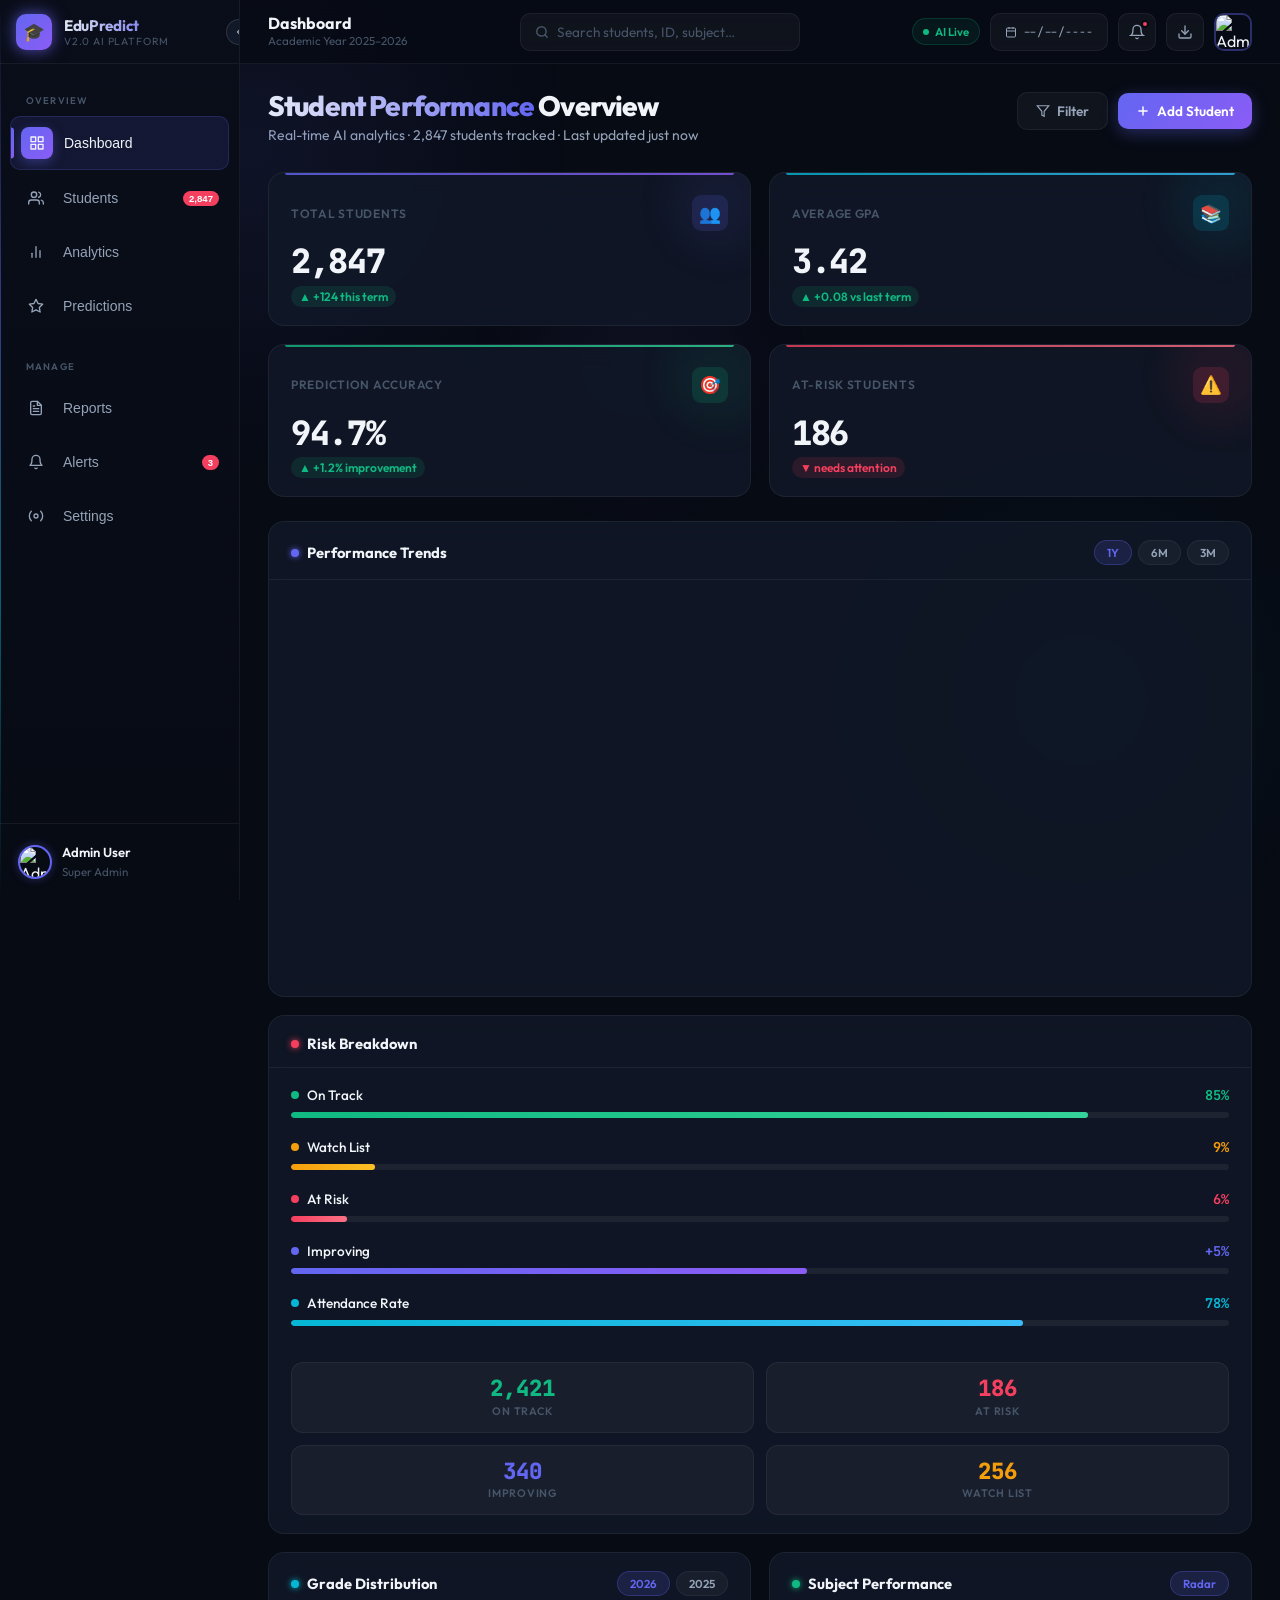
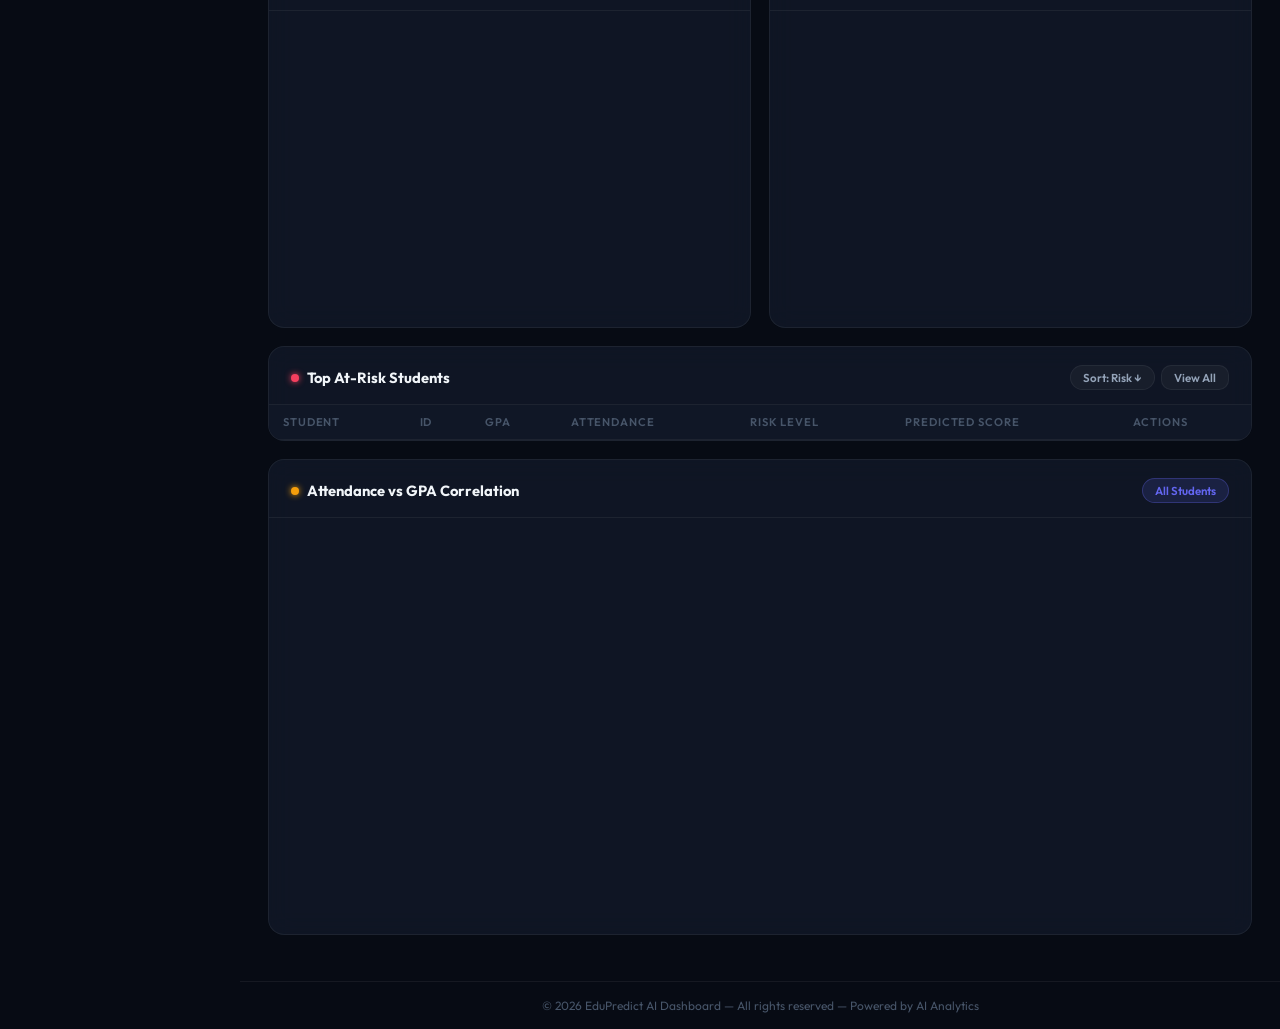
==== index.html @ f4609373 "first commit" ====
<!DOCTYPE html>
<html lang="en">
<head>
    <meta charset="UTF-8">
    <meta name="viewport" content="width=device-width, initial-scale=1.0">
    <meta name="description" content="AI-powered student performance prediction dashboard with real-time analytics, risk assessment, and academic performance tracking.">
    <meta name="keywords" content="student performance, prediction, analytics, dashboard, education, GPA, risk assessment">
    <meta name="author" content="EduPredict">
    <meta property="og:title" content="EduPredict — Student Performance Dashboard">
    <meta property="og:description" content="Monitor and predict student academic performance with AI-driven analytics.">
    <meta property="og:type" content="website">
    <title>EduPredict — Student Performance Dashboard</title>
    <link rel="icon" type="image/svg+xml" href="favicon.svg">
    <link rel="preconnect" href="https://fonts.googleapis.com">
    <link rel="preconnect" href="https://fonts.gstatic.com" crossorigin>
    <link href="https://fonts.googleapis.com/css2?family=Outfit:wght@300;400;500;600;700;800&family=JetBrains+Mono:wght@400;500&display=swap" rel="stylesheet">
    <link rel="stylesheet" href="style.css">
</head>
<body>

    <!-- Ambient Background -->
    <div class="bg-mesh" aria-hidden="true"></div>
    <div class="bg-orb"  aria-hidden="true"></div>

    <!-- Mobile toggle -->
    <button class="mobile-toggle" id="mobileToggle" aria-label="Toggle sidebar">☰</button>

    <!-- Sidebar Overlay (mobile) -->
    <div class="sb-overlay" id="sbOverlay"></div>

    <!-- ═══════════════════════════════
         SIDEBAR — ICON RAIL
    ════════════════════════════════ -->
    <aside class="sidebar" id="sidebar" role="navigation" aria-label="Main navigation">

        <!-- Collapse toggle -->
        <button class="sb-toggle" id="sbToggle" aria-label="Collapse sidebar" title="Toggle sidebar">
            <svg width="12" height="12" viewBox="0 0 24 24" fill="none" stroke="currentColor" stroke-width="2.5" stroke-linecap="round">
                <polyline points="15 18 9 12 15 6"></polyline>
            </svg>
        </button>

        <!-- Brand -->
        <a href="#" class="sb-brand" id="sb-brand-link">
            <div class="sb-logo-wrap" aria-hidden="true">🎓</div>
            <div class="sb-brand-text">
                <strong>EduPredict</strong>
                <span>v2.0 AI Platform</span>
            </div>
        </a>

        <!-- Nav -->
        <nav class="sb-nav" id="sbNav">

            <!-- MAIN SECTION -->
            <div class="sb-section">
                <span class="sb-section-label">Overview</span>
            </div>

            <button class="nav-item active" id="nav-dashboard" data-page="dashboard">
                <span class="nav-icon" aria-hidden="true">
                    <svg width="16" height="16" viewBox="0 0 24 24" fill="none" stroke="currentColor" stroke-width="2" stroke-linecap="round" stroke-linejoin="round">
                        <rect x="3" y="3" width="7" height="7"></rect><rect x="14" y="3" width="7" height="7"></rect>
                        <rect x="14" y="14" width="7" height="7"></rect><rect x="3" y="14" width="7" height="7"></rect>
                    </svg>
                </span>
                <span class="nav-label">Dashboard</span>
                <span class="nav-tooltip">Dashboard</span>
            </button>

            <button class="nav-item" id="nav-students" data-page="students">
                <span class="nav-icon" aria-hidden="true">
                    <svg width="16" height="16" viewBox="0 0 24 24" fill="none" stroke="currentColor" stroke-width="2" stroke-linecap="round" stroke-linejoin="round">
                        <path d="M17 21v-2a4 4 0 0 0-4-4H5a4 4 0 0 0-4 4v2"></path>
                        <circle cx="9" cy="7" r="4"></circle>
                        <path d="M23 21v-2a4 4 0 0 0-3-3.87"></path>
                        <path d="M16 3.13a4 4 0 0 1 0 7.75"></path>
                    </svg>
                </span>
                <span class="nav-label">Students</span>
                <span class="nav-badge">2,847</span>
                <span class="nav-tooltip">Students</span>
            </button>

            <button class="nav-item" id="nav-analytics" data-page="analytics">
                <span class="nav-icon" aria-hidden="true">
                    <svg width="16" height="16" viewBox="0 0 24 24" fill="none" stroke="currentColor" stroke-width="2" stroke-linecap="round" stroke-linejoin="round">
                        <line x1="18" y1="20" x2="18" y2="10"></line>
                        <line x1="12" y1="20" x2="12" y2="4"></line>
                        <line x1="6"  y1="20" x2="6"  y2="14"></line>
                    </svg>
                </span>
                <span class="nav-label">Analytics</span>
                <span class="nav-tooltip">Analytics</span>
            </button>

            <button class="nav-item" id="nav-predictions" data-page="predictions">
                <span class="nav-icon" aria-hidden="true">
                    <svg width="16" height="16" viewBox="0 0 24 24" fill="none" stroke="currentColor" stroke-width="2" stroke-linecap="round" stroke-linejoin="round">
                        <polygon points="12 2 15.09 8.26 22 9.27 17 14.14 18.18 21.02 12 17.77 5.82 21.02 7 14.14 2 9.27 8.91 8.26 12 2"></polygon>
                    </svg>
                </span>
                <span class="nav-label">Predictions</span>
                <span class="nav-tooltip">Predictions</span>
            </button>

            <!-- MANAGE SECTION -->
            <div class="sb-section">
                <span class="sb-section-label">Manage</span>
            </div>

            <button class="nav-item" id="nav-reports">
                <span class="nav-icon" aria-hidden="true">
                    <svg width="16" height="16" viewBox="0 0 24 24" fill="none" stroke="currentColor" stroke-width="2" stroke-linecap="round" stroke-linejoin="round">
                        <path d="M14 2H6a2 2 0 0 0-2 2v16a2 2 0 0 0 2 2h12a2 2 0 0 0 2-2V8z"></path>
                        <polyline points="14 2 14 8 20 8"></polyline>
                        <line x1="16" y1="13" x2="8" y2="13"></line>
                        <line x1="16" y1="17" x2="8" y2="17"></line>
                        <polyline points="10 9 9 9 8 9"></polyline>
                    </svg>
                </span>
                <span class="nav-label">Reports</span>
                <span class="nav-tooltip">Reports</span>
            </button>

            <button class="nav-item" id="nav-alerts">
                <span class="nav-icon" aria-hidden="true">
                    <svg width="16" height="16" viewBox="0 0 24 24" fill="none" stroke="currentColor" stroke-width="2" stroke-linecap="round" stroke-linejoin="round">
                        <path d="M18 8A6 6 0 0 0 6 8c0 7-3 9-3 9h18s-3-2-3-9"></path>
                        <path d="M13.73 21a2 2 0 0 1-3.46 0"></path>
                    </svg>
                </span>
                <span class="nav-label">Alerts</span>
                <span class="nav-badge">3</span>
                <span class="nav-tooltip">Alerts (3)</span>
            </button>

            <button class="nav-item" id="nav-settings">
                <span class="nav-icon" aria-hidden="true">
                    <svg width="16" height="16" viewBox="0 0 24 24" fill="none" stroke="currentColor" stroke-width="2" stroke-linecap="round" stroke-linejoin="round">
                        <circle cx="12" cy="12" r="3"></circle>
                        <path d="M19.07 4.93a10 10 0 0 1 0 14.14M4.93 4.93a10 10 0 0 0 0 14.14"></path>
                    </svg>
                </span>
                <span class="nav-label">Settings</span>
                <span class="nav-tooltip">Settings</span>
            </button>
        </nav>

        <!-- User Card -->
        <div class="sb-footer">
            <div class="sb-user" id="sbUser">
                <img
                    src="https://ui-avatars.com/api/?name=Admin+User&background=6366f1&color=fff&size=68"
                    alt="Admin User avatar"
                    class="sb-avatar"
                    loading="lazy"
                >
                <div class="sb-user-info">
                    <strong>Admin User</strong>
                    <span>Super Admin</span>
                </div>
            </div>
        </div>
    </aside>

    <!-- ═══════════════════════════════
         MAIN CONTENT
    ════════════════════════════════ -->
    <div class="main" id="mainContent">

        <!-- Topbar -->
        <header class="topbar" role="banner">
            <div class="topbar-left">
                <div class="topbar-title">Dashboard</div>
                <div class="topbar-subtitle">Academic Year 2025–2026</div>
            </div>

            <!-- Search -->
            <div class="search-wrap" role="search">
                <svg width="14" height="14" viewBox="0 0 24 24" fill="none" stroke="currentColor" stroke-width="2.5" stroke-linecap="round" aria-hidden="true">
                    <circle cx="11" cy="11" r="8"></circle><line x1="21" y1="21" x2="16.65" y2="16.65"></line>
                </svg>
                <input type="search" id="searchInput" placeholder="Search students, ID, subject…" aria-label="Search students">
            </div>

            <div class="topbar-actions">
                <!-- Live Status -->
                <div class="status-bar" aria-live="polite">
                    <span class="status-dot" aria-hidden="true"></span>
                    AI Live
                </div>

                <!-- Date -->
                <div class="date-chip" aria-label="Current date">
                    <svg width="12" height="12" viewBox="0 0 24 24" fill="none" stroke="currentColor" stroke-width="2" aria-hidden="true">
                        <rect x="3" y="4" width="18" height="18" rx="2" ry="2"></rect>
                        <line x1="16" y1="2" x2="16" y2="6"></line><line x1="8" y1="2" x2="8" y2="6"></line>
                        <line x1="3" y1="10" x2="21" y2="10"></line>
                    </svg>
                    <span id="liveClock">--/--/----</span>
                </div>

                <!-- Notifications -->
                <button class="icon-btn" id="notifBtn" aria-label="Notifications (3 unread)">
                    <svg width="16" height="16" viewBox="0 0 24 24" fill="none" stroke="currentColor" stroke-width="2" stroke-linecap="round" aria-hidden="true">
                        <path d="M18 8A6 6 0 0 0 6 8c0 7-3 9-3 9h18s-3-2-3-9"></path>
                        <path d="M13.73 21a2 2 0 0 1-3.46 0"></path>
                    </svg>
                    <span class="dot" aria-hidden="true"></span>
                </button>

                <!-- Export -->
                <button class="icon-btn" id="exportBtn" aria-label="Export data">
                    <svg width="16" height="16" viewBox="0 0 24 24" fill="none" stroke="currentColor" stroke-width="2" stroke-linecap="round" aria-hidden="true">
                        <path d="M21 15v4a2 2 0 0 1-2 2H5a2 2 0 0 1-2-2v-4"></path>
                        <polyline points="7 10 12 15 17 10"></polyline>
                        <line x1="12" y1="15" x2="12" y2="3"></line>
                    </svg>
                </button>

                <!-- Avatar -->
                <img
                    src="https://ui-avatars.com/api/?name=Admin+User&background=6366f1&color=fff&size=76"
                    alt="Admin User"
                    class="topbar-avatar"
                    id="topbarAvatar"
                    loading="lazy"
                >
            </div>
        </header>

        <!-- ── Page Content ── -->
        <main class="page" id="mainPage" role="main">

            <!-- Page Hero -->
            <div class="page-hero">
                <div>
                    <h1><span>Student Performance</span> Overview</h1>
                    <p>Real-time AI analytics · 2,847 students tracked · Last updated just now</p>
                </div>
                <div class="hero-actions">
                    <button class="btn btn-ghost" id="filterBtn">
                        <svg width="14" height="14" viewBox="0 0 24 24" fill="none" stroke="currentColor" stroke-width="2" stroke-linecap="round" aria-hidden="true">
                            <polygon points="22 3 2 3 10 12.46 10 19 14 21 14 12.46 22 3"></polygon>
                        </svg>
                        Filter
                    </button>
                    <button class="btn btn-primary" id="addStudentBtn">
                        <svg width="14" height="14" viewBox="0 0 24 24" fill="none" stroke="currentColor" stroke-width="2.5" stroke-linecap="round" aria-hidden="true">
                            <line x1="12" y1="5" x2="12" y2="19"></line><line x1="5" y1="12" x2="19" y2="12"></line>
                        </svg>
                        Add Student
                    </button>
                </div>
            </div>

            <!-- KPI Row -->
            <div class="kpi-row" id="kpiRow">

                <div class="kpi kpi-indigo" id="kpi-total">
                    <div class="kpi-glow" aria-hidden="true"></div>
                    <div class="kpi-header">
                        <span class="kpi-label">Total Students</span>
                        <div class="kpi-icon-wrap" aria-hidden="true">👥</div>
                    </div>
                    <div class="kpi-value">2,847</div>
                    <span class="kpi-delta up">▲ +124 this term</span>
                </div>

                <div class="kpi kpi-cyan" id="kpi-gpa">
                    <div class="kpi-glow" aria-hidden="true"></div>
                    <div class="kpi-header">
                        <span class="kpi-label">Average GPA</span>
                        <div class="kpi-icon-wrap" aria-hidden="true">📚</div>
                    </div>
                    <div class="kpi-value">3.42</div>
                    <span class="kpi-delta up">▲ +0.08 vs last term</span>
                </div>

                <div class="kpi kpi-emerald" id="kpi-accuracy">
                    <div class="kpi-glow" aria-hidden="true"></div>
                    <div class="kpi-header">
                        <span class="kpi-label">Prediction Accuracy</span>
                        <div class="kpi-icon-wrap" aria-hidden="true">🎯</div>
                    </div>
                    <div class="kpi-value">94.7%</div>
                    <span class="kpi-delta up">▲ +1.2% improvement</span>
                </div>

                <div class="kpi kpi-rose" id="kpi-risk">
                    <div class="kpi-glow" aria-hidden="true"></div>
                    <div class="kpi-header">
                        <span class="kpi-label">At-Risk Students</span>
                        <div class="kpi-icon-wrap" aria-hidden="true">⚠️</div>
                    </div>
                    <div class="kpi-value" id="riskCount">186</div>
                    <span class="kpi-delta down">▼ needs attention</span>
                </div>

            </div>

            <!-- Row 1: Performance Trends (wide) + Risk Breakdown -->
            <div class="grid-3-2">
                <div class="card" id="card-trends" style="animation-delay:0.1s">
                    <div class="card-header">
                        <div class="card-title">
                            <span class="card-title-dot dot-indigo" aria-hidden="true"></span>
                            Performance Trends
                        </div>
                        <div class="card-actions">
                            <button class="pill-btn active" id="trend-1y">1Y</button>
                            <button class="pill-btn" id="trend-6m">6M</button>
                            <button class="pill-btn" id="trend-3m">3M</button>
                        </div>
                    </div>
                    <div class="card-body">
                        <div class="chart-wrap h-400">
                            <canvas id="performanceChart" role="img" aria-label="Performance trends chart"></canvas>
                        </div>
                    </div>
                </div>

                <div class="card" id="card-risk" style="animation-delay:0.15s">
                    <div class="card-header">
                        <div class="card-title">
                            <span class="card-title-dot dot-rose" aria-hidden="true"></span>
                            Risk Breakdown
                        </div>
                    </div>
                    <div class="risk-list" id="riskPanel">
                        <div class="risk-row">
                            <div class="risk-row-header">
                                <div class="risk-name">
                                    <span class="risk-dot" style="background:#10b981" aria-hidden="true"></span>
                                    On Track
                                </div>
                                <span class="risk-pct" style="color:#10b981">85%</span>
                            </div>
                            <div class="track"><div class="track-fill fill-emerald" style="width:85%" role="progressbar" aria-valuenow="85" aria-valuemin="0" aria-valuemax="100"></div></div>
                        </div>
                        <div class="risk-row">
                            <div class="risk-row-header">
                                <div class="risk-name">
                                    <span class="risk-dot" style="background:#f59e0b" aria-hidden="true"></span>
                                    Watch List
                                </div>
                                <span class="risk-pct" style="color:#f59e0b">9%</span>
                            </div>
                            <div class="track"><div class="track-fill fill-amber" style="width:9%" role="progressbar" aria-valuenow="9" aria-valuemin="0" aria-valuemax="100"></div></div>
                        </div>
                        <div class="risk-row">
                            <div class="risk-row-header">
                                <div class="risk-name">
                                    <span class="risk-dot" style="background:#f43f5e" aria-hidden="true"></span>
                                    At Risk
                                </div>
                                <span class="risk-pct" style="color:#f43f5e">6%</span>
                            </div>
                            <div class="track"><div class="track-fill fill-rose" style="width:6%" role="progressbar" aria-valuenow="6" aria-valuemin="0" aria-valuemax="100"></div></div>
                        </div>
                        <div class="risk-row">
                            <div class="risk-row-header">
                                <div class="risk-name">
                                    <span class="risk-dot" style="background:#6366f1" aria-hidden="true"></span>
                                    Improving
                                </div>
                                <span class="risk-pct" style="color:#6366f1">+5%</span>
                            </div>
                            <div class="track"><div class="track-fill fill-indigo" style="width:55%" role="progressbar" aria-valuenow="55" aria-valuemin="0" aria-valuemax="100"></div></div>
                        </div>
                        <div class="risk-row">
                            <div class="risk-row-header">
                                <div class="risk-name">
                                    <span class="risk-dot" style="background:#06b6d4" aria-hidden="true"></span>
                                    Attendance Rate
                                </div>
                                <span class="risk-pct" style="color:#06b6d4">78%</span>
                            </div>
                            <div class="track"><div class="track-fill fill-cyan" style="width:78%" role="progressbar" aria-valuenow="78" aria-valuemin="0" aria-valuemax="100"></div></div>
                        </div>
                    </div>

                    <!-- Mini stat grid -->
                    <div class="mini-stats">
                        <div class="mini-stat">
                            <div class="mini-stat-val" style="color:#10b981">2,421</div>
                            <div class="mini-stat-lbl">On Track</div>
                        </div>
                        <div class="mini-stat">
                            <div class="mini-stat-val" style="color:#f43f5e">186</div>
                            <div class="mini-stat-lbl">At Risk</div>
                        </div>
                        <div class="mini-stat">
                            <div class="mini-stat-val" style="color:#6366f1">340</div>
                            <div class="mini-stat-lbl">Improving</div>
                        </div>
                        <div class="mini-stat">
                            <div class="mini-stat-val" style="color:#f59e0b">256</div>
                            <div class="mini-stat-lbl">Watch List</div>
                        </div>
                    </div>
                </div>
            </div>

            <!-- Row 2: Grade Distribution + Subject Radar -->
            <div class="grid-2">
                <div class="card" id="card-grades" style="animation-delay:0.2s">
                    <div class="card-header">
                        <div class="card-title">
                            <span class="card-title-dot dot-cyan" aria-hidden="true"></span>
                            Grade Distribution
                        </div>
                        <div class="card-actions">
                            <button class="pill-btn active">2026</button>
                            <button class="pill-btn">2025</button>
                        </div>
                    </div>
                    <div class="card-body">
                        <div class="chart-wrap h-280">
                            <canvas id="gradeChart" role="img" aria-label="Grade distribution doughnut chart"></canvas>
                        </div>
                    </div>
                </div>

                <div class="card" id="card-radar" style="animation-delay:0.25s">
                    <div class="card-header">
                        <div class="card-title">
                            <span class="card-title-dot dot-emerald" aria-hidden="true"></span>
                            Subject Performance
                        </div>
                        <div class="card-actions">
                            <button class="pill-btn active">Radar</button>
                        </div>
                    </div>
                    <div class="card-body">
                        <div class="chart-wrap h-280">
                            <canvas id="subjectRadarChart" role="img" aria-label="Subject performance radar chart"></canvas>
                        </div>
                    </div>
                </div>
            </div>

            <!-- Row 3: At-Risk Students Table (full width) -->
            <div class="grid-full">
                <div class="card" id="card-table" style="animation-delay:0.3s">
                    <div class="card-header">
                        <div class="card-title">
                            <span class="card-title-dot dot-rose" aria-hidden="true"></span>
                            Top At-Risk Students
                        </div>
                        <div class="card-actions">
                            <button class="pill-btn" id="sortByRisk">Sort: Risk ↓</button>
                            <button class="btn btn-ghost" style="padding:4px 12px;font-size:0.72rem;" id="viewAll">View All</button>
                        </div>
                    </div>
                    <div class="tbl-wrap">
                        <table class="data-tbl" id="atRiskTable" role="grid" aria-label="At-risk students table">
                            <thead>
                                <tr>
                                    <th scope="col">Student</th>
                                    <th scope="col">ID</th>
                                    <th scope="col">GPA</th>
                                    <th scope="col">Attendance</th>
                                    <th scope="col">Risk Level</th>
                                    <th scope="col">Predicted Score</th>
                                    <th scope="col">Actions</th>
                                </tr>
                            </thead>
                            <tbody id="tableBody">
                                <!-- Populated by JS -->
                            </tbody>
                        </table>
                    </div>
                </div>
            </div>

            <!-- Row 4: Attendance vs Performance Scatter -->
            <div class="grid-full">
                <div class="card" id="card-scatter" style="animation-delay:0.35s">
                    <div class="card-header">
                        <div class="card-title">
                            <span class="card-title-dot dot-amber" aria-hidden="true"></span>
                            Attendance vs GPA Correlation
                        </div>
                        <div class="card-actions">
                            <button class="pill-btn active">All Students</button>
                        </div>
                    </div>
                    <div class="card-body">
                        <div class="chart-wrap h-400">
                            <canvas id="scatterChart" role="img" aria-label="Attendance vs GPA scatter plot"></canvas>
                        </div>
                    </div>
                </div>
            </div>

        </main>

        <!-- Footer -->
        <footer class="app-footer" role="contentinfo">
            &copy; 2026 EduPredict AI Dashboard &mdash; All rights reserved &mdash; Powered by AI Analytics
        </footer>
    </div><!-- /.main -->

    <!-- Student Modal -->
    <dialog id="studentModal" class="modal">
        <div class="modal-content">
            <div class="modal-header">
                <h3 id="modalTitle">Add Student</h3>
                <button class="modal-close" id="closeModalBtn" aria-label="Close modal">&times;</button>
            </div>
            <div class="modal-body">
                <form id="studentForm">
                    <input type="hidden" id="formMode" value="add">
                    <div class="form-grid">
                        <div class="form-group">
                            <label for="studentId">Student ID</label>
                            <input type="text" id="studentId" required placeholder="e.g. STU1050">
                        </div>
                        <div class="form-group">
                            <label for="studentName">Name (Optional)</label>
                            <input type="text" id="studentName" placeholder="e.g. John Doe">
                        </div>
                        <div class="form-group">
                            <label for="studentGpa">Current GPA / Midterm Marks</label>
                            <input type="number" step="0.1" id="studentGpa" required placeholder="e.g. 75.5">
                        </div>
                        <div class="form-group">
                            <label for="studentAttendance">Attendance (%)</label>
                            <input type="number" id="studentAttendance" required placeholder="e.g. 85">
                        </div>
                        <div class="form-group">
                            <label for="studentStudyHours">Study Hours</label>
                            <input type="number" id="studentStudyHours" required placeholder="e.g. 15">
                        </div>
                        <div class="form-group">
                            <label for="studentAssignments">Assignments (%)</label>
                            <input type="number" id="studentAssignments" required placeholder="e.g. 90">
                        </div>
                    </div>
                </form>
            </div>
            <div class="modal-footer">
                <button class="btn btn-ghost" id="cancelModalBtn">Cancel</button>
                <button class="btn btn-primary" id="saveStudentBtn">Save Student</button>
            </div>
        </div>
    </dialog>

    <script src="https://cdn.jsdelivr.net/npm/chart.js@4.4.2/dist/chart.umd.min.js"></script>
    <script src="app.js"></script>
</body>
</html>
---- style.css ----
/* =============================================
   EDUPREDICT — PREMIUM REDESIGN
   Sidebar: Collapsible Icon-Rail Design
   Theme: Deep Space Dark + Neon Accent
   ============================================= */

@import url('https://fonts.googleapis.com/css2?family=Outfit:wght@300;400;500;600;700;800&family=JetBrains+Mono:wght@400;500&display=swap');

/* ──────────── DESIGN TOKENS ──────────── */
:root {
    /* Colors */
    --bg:          #070b14;
    --bg-2:        #0c1220;
    --bg-3:        #111827;
    --surface:     rgba(17, 24, 39, 0.85);
    --surface-2:   rgba(30, 41, 59, 0.6);
    --glass:       rgba(255, 255, 255, 0.04);
    --glass-hover: rgba(255, 255, 255, 0.07);
    --border:      rgba(255, 255, 255, 0.06);
    --border-2:    rgba(255, 255, 255, 0.12);

    /* Accent Palette */
    --indigo:      #6366f1;
    --indigo-glow: rgba(99, 102, 241, 0.35);
    --violet:      #8b5cf6;
    --cyan:        #06b6d4;
    --cyan-glow:   rgba(6, 182, 212, 0.25);
    --emerald:     #10b981;
    --emerald-glow:rgba(16, 185, 129, 0.25);
    --amber:       #f59e0b;
    --rose:        #f43f5e;
    --rose-glow:   rgba(244, 63, 94, 0.25);

    /* Text */
    --text-1: #f1f5f9;
    --text-2: #94a3b8;
    --text-3: #475569;

    /* Sidebar */
    --sb-w-full: 240px;
    --sb-w-mini: 68px;
    --header-h:  64px;

    /* Transitions */
    --ease: cubic-bezier(0.4, 0, 0.2, 1);
    --t-fast: 0.18s;
    --t-mid:  0.3s;
    --t-slow: 0.5s;
}

/* ──────────── RESET ──────────── */
*, *::before, *::after {
    margin: 0; padding: 0;
    box-sizing: border-box;
}

html { scroll-behavior: smooth; }

body {
    font-family: 'Outfit', sans-serif;
    background: var(--bg);
    color: var(--text-1);
    overflow-x: hidden;
    min-height: 100vh;
}

/* ──────────── SCROLLBAR ──────────── */
::-webkit-scrollbar { width: 5px; height: 5px; }
::-webkit-scrollbar-track { background: transparent; }
::-webkit-scrollbar-thumb { background: rgba(99,102,241,0.3); border-radius: 3px; }
::-webkit-scrollbar-thumb:hover { background: rgba(99,102,241,0.6); }

/* ──────────── ANIMATED BG MESH ──────────── */
.bg-mesh {
    position: fixed; inset: 0;
    pointer-events: none;
    z-index: 0;
    overflow: hidden;
}
.bg-mesh::before {
    content: '';
    position: absolute;
    width: 700px; height: 700px;
    top: -200px; left: -100px;
    background: radial-gradient(circle, rgba(99,102,241,0.09) 0%, transparent 65%);
    animation: meshDrift1 20s ease-in-out infinite alternate;
}
.bg-mesh::after {
    content: '';
    position: absolute;
    width: 600px; height: 600px;
    bottom: -100px; right: -100px;
    background: radial-gradient(circle, rgba(6,182,212,0.07) 0%, transparent 60%);
    animation: meshDrift2 25s ease-in-out infinite alternate;
}
@keyframes meshDrift1 { from { transform: translate(0,0) scale(1); } to { transform: translate(150px,100px) scale(1.1); } }
@keyframes meshDrift2 { from { transform: translate(0,0) scale(1); } to { transform: translate(-120px,-80px) scale(1.15); } }

/* Floating orb 3 */
.bg-orb {
    position: fixed;
    width: 400px; height: 400px;
    top: 40%; left: 50%;
    transform: translate(-50%,-50%);
    background: radial-gradient(circle, rgba(139,92,246,0.06) 0%, transparent 60%);
    pointer-events: none; z-index: 0;
    animation: orbPulse 12s ease-in-out infinite;
}
@keyframes orbPulse { 0%,100% { transform: translate(-50%,-50%) scale(1); opacity: 0.6; } 50% { transform: translate(-50%,-50%) scale(1.3); opacity: 1; } }

/* ──────────── LAYOUT SHELL ──────────── */
.app {
    display: flex;
    min-height: 100vh;
    position: relative;
    z-index: 1;
}

/* ================================================
   SIDEBAR — COLLAPSIBLE ICON RAIL
   ================================================ */
.sidebar {
    width: var(--sb-w-full);
    height: 100vh;
    position: fixed;
    left: 0; top: 0;
    display: flex;
    flex-direction: column;
    background: linear-gradient(180deg, rgba(10,14,26,0.98) 0%, rgba(7,11,20,0.99) 100%);
    border-right: 1px solid var(--border);
    backdrop-filter: blur(20px);
    -webkit-backdrop-filter: blur(20px);
    z-index: 200;
    transition: width var(--t-mid) var(--ease);
    overflow: hidden;
}

/* Sidebar accent stripe */
.sidebar::before {
    content: '';
    position: absolute;
    top: 0; left: 0;
    width: 1px; height: 100%;
    background: linear-gradient(to bottom, transparent, var(--indigo), var(--cyan), transparent);
    opacity: 0.5;
}

/* Collapsed state */
.sidebar.collapsed {
    width: var(--sb-w-mini);
}

/* ── Logo / Brand ── */
.sb-brand {
    display: flex;
    align-items: center;
    gap: 12px;
    padding: 0 16px;
    height: var(--header-h);
    border-bottom: 1px solid var(--border);
    flex-shrink: 0;
    text-decoration: none;
    overflow: hidden;
}

.sb-logo-wrap {
    width: 36px; height: 36px;
    border-radius: 10px;
    background: linear-gradient(135deg, var(--indigo), var(--violet));
    display: flex; align-items: center; justify-content: center;
    font-size: 1.1rem;
    flex-shrink: 0;
    box-shadow: 0 0 20px var(--indigo-glow);
    position: relative;
}
.sb-logo-wrap::after {
    content: '';
    position: absolute; inset: -1px;
    border-radius: 11px;
    background: linear-gradient(135deg, var(--indigo), var(--violet));
    z-index: -1;
    opacity: 0.4;
    filter: blur(6px);
}

.sb-brand-text {
    display: flex; flex-direction: column;
    transition: opacity var(--t-fast) var(--ease), transform var(--t-mid) var(--ease);
    white-space: nowrap;
}
.sb-brand-text strong {
    font-size: 0.95rem;
    font-weight: 700;
    letter-spacing: -0.02em;
    background: linear-gradient(90deg, #e2e8f0, var(--indigo));
    -webkit-background-clip: text;
    -webkit-text-fill-color: transparent;
    background-clip: text;
}
.sb-brand-text span {
    font-size: 0.65rem;
    color: var(--text-3);
    letter-spacing: 0.08em;
    text-transform: uppercase;
}

.sidebar.collapsed .sb-brand-text {
    opacity: 0;
    transform: translateX(-10px);
    pointer-events: none;
}

/* ── Collapse Toggle Button ── */
.sb-toggle {
    position: absolute;
    top: 50%;
    right: -13px;
    transform: translateY(-50%);
    width: 26px; height: 26px;
    border-radius: 50%;
    background: var(--bg-3);
    border: 1px solid var(--border-2);
    color: var(--text-2);
    cursor: pointer;
    display: flex; align-items: center; justify-content: center;
    font-size: 0.75rem;
    transition: all var(--t-fast) var(--ease);
    z-index: 10;
    /* anchored to brand area */
    top: calc(var(--header-h) / 2);
}
.sb-toggle:hover {
    background: var(--indigo);
    color: white;
    border-color: var(--indigo);
    box-shadow: 0 0 12px var(--indigo-glow);
}
.sb-toggle svg {
    transition: transform var(--t-mid) var(--ease);
}
.sidebar.collapsed .sb-toggle svg {
    transform: rotate(180deg);
}

/* ── Nav Section Label ── */
.sb-section {
    padding: 20px 16px 8px;
    flex-shrink: 0;
}
.sb-section-label {
    font-size: 0.6rem;
    letter-spacing: 0.12em;
    text-transform: uppercase;
    color: var(--text-3);
    font-weight: 600;
    white-space: nowrap;
    transition: opacity var(--t-fast) var(--ease);
}
.sidebar.collapsed .sb-section-label {
    opacity: 0;
}

/* ── Nav ── */
.sb-nav {
    flex: 1;
    overflow-y: auto;
    overflow-x: hidden;
    padding: 4px 10px 16px;
}

.nav-item {
    display: flex;
    align-items: center;
    gap: 11px;
    padding: 10px 10px;
    border-radius: 10px;
    color: var(--text-2);
    text-decoration: none;
    font-size: 0.875rem;
    font-weight: 500;
    transition: all var(--t-fast) var(--ease);
    margin-bottom: 2px;
    position: relative;
    white-space: nowrap;
    overflow: hidden;
    cursor: pointer;
    border: none;
    background: none;
    width: 100%;
    text-align: left;
}

/* Active indicator pill */
.nav-item.active {
    background: rgba(99, 102, 241, 0.12);
    color: var(--text-1);
    border: 1px solid rgba(99,102,241,0.2);
}
.nav-item.active::before {
    content: '';
    position: absolute;
    left: 0; top: 50%;
    transform: translateY(-50%);
    width: 3px; height: 60%;
    background: linear-gradient(to bottom, var(--indigo), var(--violet));
    border-radius: 0 3px 3px 0;
}

.nav-item:hover:not(.active) {
    background: var(--glass-hover);
    color: var(--text-1);
}

/* Icon container */
.nav-icon {
    width: 32px; height: 32px;
    border-radius: 8px;
    display: flex; align-items: center; justify-content: center;
    font-size: 1rem;
    flex-shrink: 0;
    transition: all var(--t-fast) var(--ease);
    position: relative;
}
.nav-item.active .nav-icon {
    background: linear-gradient(135deg, var(--indigo), var(--violet));
    box-shadow: 0 4px 12px var(--indigo-glow);
}
.nav-item:hover:not(.active) .nav-icon {
    background: var(--glass);
}

.nav-label {
    flex: 1;
    transition: opacity var(--t-fast) var(--ease), transform var(--t-mid) var(--ease);
}

/* Notification badge on nav */
.nav-badge {
    background: var(--rose);
    color: white;
    font-size: 0.6rem;
    font-weight: 700;
    padding: 2px 6px;
    border-radius: 20px;
    flex-shrink: 0;
    transition: opacity var(--t-fast) var(--ease);
}

.sidebar.collapsed .nav-label,
.sidebar.collapsed .nav-badge {
    opacity: 0;
    transform: translateX(-8px);
    pointer-events: none;
}

/* Tooltip on collapsed */
.sidebar.collapsed .nav-item {
    justify-content: center;
}
.nav-item .nav-tooltip {
    display: none;
}
.sidebar.collapsed .nav-item .nav-tooltip {
    display: block;
    position: absolute;
    left: calc(var(--sb-w-mini) - 4px);
    background: var(--bg-3);
    border: 1px solid var(--border-2);
    color: var(--text-1);
    font-size: 0.8rem;
    padding: 6px 12px;
    border-radius: 8px;
    white-space: nowrap;
    pointer-events: none;
    opacity: 0;
    transform: translateX(-8px);
    transition: all var(--t-fast) var(--ease);
    z-index: 500;
    box-shadow: 0 4px 20px rgba(0,0,0,0.4);
}
.sidebar.collapsed .nav-item:hover .nav-tooltip {
    opacity: 1;
    transform: translateX(0);
}

/* ── Sidebar Footer / User Card ── */
.sb-footer {
    border-top: 1px solid var(--border);
    padding: 12px 10px;
    flex-shrink: 0;
}
.sb-user {
    display: flex;
    align-items: center;
    gap: 10px;
    padding: 8px 8px;
    border-radius: 10px;
    cursor: pointer;
    transition: background var(--t-fast) var(--ease);
    overflow: hidden;
}
.sb-user:hover { background: var(--glass-hover); }

.sb-avatar {
    width: 34px; height: 34px;
    border-radius: 50%;
    border: 2px solid var(--indigo);
    flex-shrink: 0;
    box-shadow: 0 0 10px var(--indigo-glow);
}
.sb-user-info {
    transition: opacity var(--t-fast) var(--ease);
    white-space: nowrap;
}
.sb-user-info strong {
    display: block;
    font-size: 0.82rem;
    font-weight: 600;
    color: var(--text-1);
}
.sb-user-info span {
    font-size: 0.72rem;
    color: var(--text-3);
}
.sidebar.collapsed .sb-user-info {
    opacity: 0;
    pointer-events: none;
}

/* ──────────── MAIN CONTENT ──────────── */
.main {
    flex: 1;
    margin-left: var(--sb-w-full);
    display: flex;
    flex-direction: column;
    min-height: 100vh;
    transition: margin-left var(--t-mid) var(--ease);
}
.main.sidebar-collapsed {
    margin-left: var(--sb-w-mini);
}

/* ──────────── HEADER / TOPBAR ──────────── */
.topbar {
    height: var(--header-h);
    background: rgba(7,11,20,0.8);
    backdrop-filter: blur(20px);
    border-bottom: 1px solid var(--border);
    display: flex;
    align-items: center;
    justify-content: space-between;
    padding: 0 28px;
    position: sticky;
    top: 0; z-index: 100;
    gap: 20px;
}

/* Breadcrumb */
.topbar-left {
    display: flex;
    flex-direction: column;
    gap: 2px;
}
.topbar-title {
    font-size: 1rem;
    font-weight: 700;
    color: var(--text-1);
    line-height: 1;
}
.topbar-subtitle {
    font-size: 0.72rem;
    color: var(--text-3);
}

/* Search */
.search-wrap {
    display: flex;
    align-items: center;
    background: var(--glass);
    border: 1px solid var(--border);
    border-radius: 10px;
    padding: 0 14px;
    height: 38px;
    width: 280px;
    gap: 8px;
    transition: all var(--t-fast) var(--ease);
}
.search-wrap:focus-within {
    border-color: rgba(99,102,241,0.5);
    background: rgba(99,102,241,0.06);
    box-shadow: 0 0 0 3px rgba(99,102,241,0.1);
}
.search-wrap svg { color: var(--text-3); flex-shrink: 0; }
.search-wrap input {
    background: none; border: none;
    color: var(--text-1);
    font-family: 'Outfit', sans-serif;
    font-size: 0.85rem;
    outline: none; width: 100%;
}
.search-wrap input::placeholder { color: var(--text-3); }

/* Right Actions */
.topbar-actions {
    display: flex;
    align-items: center;
    gap: 10px;
}

.icon-btn {
    width: 38px; height: 38px;
    border-radius: 10px;
    border: 1px solid var(--border);
    background: var(--glass);
    color: var(--text-2);
    cursor: pointer;
    display: flex; align-items: center; justify-content: center;
    font-size: 1rem;
    position: relative;
    transition: all var(--t-fast) var(--ease);
}
.icon-btn:hover {
    background: var(--glass-hover);
    border-color: var(--border-2);
    color: var(--text-1);
}
.icon-btn .dot {
    position: absolute;
    top: 6px; right: 6px;
    width: 8px; height: 8px;
    border-radius: 50%;
    background: var(--rose);
    border: 2px solid var(--bg);
}

/* Date chip */
.date-chip {
    height: 38px;
    padding: 0 14px;
    border-radius: 10px;
    border: 1px solid var(--border);
    background: var(--glass);
    color: var(--text-2);
    font-family: 'JetBrains Mono', monospace;
    font-size: 0.72rem;
    display: flex; align-items: center;
    gap: 6px;
    white-space: nowrap;
}

/* Topbar avatar */
.topbar-avatar {
    width: 38px; height: 38px;
    border-radius: 10px;
    border: 2px solid rgba(99,102,241,0.4);
    cursor: pointer;
    transition: border-color var(--t-fast) var(--ease);
}
.topbar-avatar:hover { border-color: var(--indigo); }

/* ──────────── PAGE CONTENT ──────────── */
.page {
    flex: 1;
    padding: 28px;
    max-width: 1700px;
    width: 100%;
    margin: 0 auto;
}

/* ── Page Hero Header ── */
.page-hero {
    display: flex;
    align-items: flex-start;
    justify-content: space-between;
    gap: 20px;
    margin-bottom: 28px;
    flex-wrap: wrap;
}
.page-hero h1 {
    font-size: 1.75rem;
    font-weight: 800;
    letter-spacing: -0.03em;
    line-height: 1;
    margin-bottom: 6px;
}
.page-hero h1 span {
    background: linear-gradient(90deg, var(--text-1), var(--indigo));
    -webkit-background-clip: text;
    -webkit-text-fill-color: transparent;
    background-clip: text;
}
.page-hero p {
    font-size: 0.875rem;
    color: var(--text-2);
}
.hero-actions {
    display: flex;
    gap: 10px;
    align-items: center;
    flex-shrink: 0;
}

/* Buttons */
.btn {
    display: inline-flex;
    align-items: center;
    gap: 7px;
    padding: 9px 18px;
    border-radius: 10px;
    font-family: 'Outfit', sans-serif;
    font-size: 0.85rem;
    font-weight: 600;
    cursor: pointer;
    transition: all var(--t-fast) var(--ease);
    border: none;
    text-decoration: none;
    white-space: nowrap;
}
.btn-primary {
    background: linear-gradient(135deg, var(--indigo), var(--violet));
    color: white;
    box-shadow: 0 4px 16px var(--indigo-glow);
}
.btn-primary:hover {
    transform: translateY(-1px);
    box-shadow: 0 6px 24px rgba(99,102,241,0.5);
}
.btn-ghost {
    background: var(--glass);
    border: 1px solid var(--border);
    color: var(--text-2);
}
.btn-ghost:hover {
    background: var(--glass-hover);
    border-color: var(--border-2);
    color: var(--text-1);
}

/* ──────────── KPI SECTION ──────────── */
.kpi-row {
    display: grid;
    grid-template-columns: repeat(4, 1fr);
    gap: 18px;
    margin-bottom: 24px;
}

.kpi {
    background: var(--surface);
    border: 1px solid var(--border);
    border-radius: 16px;
    padding: 22px 22px 18px;
    position: relative;
    overflow: hidden;
    backdrop-filter: blur(12px);
    transition: transform var(--t-fast) var(--ease), box-shadow var(--t-fast) var(--ease), border-color var(--t-fast) var(--ease);
    cursor: default;
    animation: fadeUp 0.6s var(--ease) both;
}
.kpi:nth-child(1) { animation-delay: 0.05s; }
.kpi:nth-child(2) { animation-delay: 0.10s; }
.kpi:nth-child(3) { animation-delay: 0.15s; }
.kpi:nth-child(4) { animation-delay: 0.20s; }

.kpi:hover { transform: translateY(-4px); }

/* Colored top edge */
.kpi::after {
    content: '';
    position: absolute;
    top: 0; left: 16px; right: 16px;
    height: 2px;
    border-radius: 0 0 2px 2px;
    opacity: 0.8;
    transition: opacity var(--t-fast);
}
.kpi:hover::after { opacity: 1; }

.kpi-indigo::after { background: linear-gradient(90deg, var(--indigo), var(--violet)); }
.kpi-indigo:hover { border-color: rgba(99,102,241,0.3); box-shadow: 0 8px 32px rgba(99,102,241,0.12); }

.kpi-cyan::after { background: linear-gradient(90deg, var(--cyan), #38bdf8); }
.kpi-cyan:hover { border-color: rgba(6,182,212,0.3); box-shadow: 0 8px 32px rgba(6,182,212,0.12); }

.kpi-emerald::after { background: linear-gradient(90deg, var(--emerald), #34d399); }
.kpi-emerald:hover { border-color: rgba(16,185,129,0.3); box-shadow: 0 8px 32px rgba(16,185,129,0.12); }

.kpi-rose::after { background: linear-gradient(90deg, var(--rose), #fb7185); }
.kpi-rose:hover { border-color: rgba(244,63,94,0.3); box-shadow: 0 8px 32px rgba(244,63,94,0.12); }

/* Glow orb inside KPI */
.kpi-glow {
    position: absolute;
    top: -20px; right: -20px;
    width: 100px; height: 100px;
    border-radius: 50%;
    opacity: 0.08;
    filter: blur(20px);
    pointer-events: none;
}
.kpi-indigo .kpi-glow  { background: var(--indigo); }
.kpi-cyan .kpi-glow    { background: var(--cyan); }
.kpi-emerald .kpi-glow { background: var(--emerald); }
.kpi-rose .kpi-glow    { background: var(--rose); }

.kpi-header {
    display: flex; align-items: center;
    justify-content: space-between;
    margin-bottom: 14px;
}

.kpi-label {
    font-size: 0.75rem;
    font-weight: 600;
    letter-spacing: 0.06em;
    text-transform: uppercase;
    color: var(--text-3);
}

.kpi-icon-wrap {
    width: 36px; height: 36px;
    border-radius: 9px;
    display: flex; align-items: center; justify-content: center;
    font-size: 1.1rem;
}
.kpi-indigo .kpi-icon-wrap  { background: rgba(99,102,241,0.15); }
.kpi-cyan .kpi-icon-wrap    { background: rgba(6,182,212,0.15); }
.kpi-emerald .kpi-icon-wrap { background: rgba(16,185,129,0.15); }
.kpi-rose .kpi-icon-wrap    { background: rgba(244,63,94,0.15); }

.kpi-value {
    font-size: 2.1rem;
    font-weight: 800;
    letter-spacing: -0.04em;
    line-height: 1;
    margin-bottom: 6px;
    font-family: 'JetBrains Mono', monospace;
}

.kpi-delta {
    display: inline-flex;
    align-items: center;
    gap: 4px;
    font-size: 0.75rem;
    font-weight: 600;
    padding: 3px 8px;
    border-radius: 20px;
}
.kpi-delta.up   { background: rgba(16,185,129,0.12); color: var(--emerald); }
.kpi-delta.down { background: rgba(244,63,94,0.12); color: var(--rose); }
.kpi-delta.neutral { background: rgba(148,163,184,0.1); color: var(--text-2); }

/* ──────────── GRID LAYOUTS ──────────── */
.grid-3-2 {
    display: grid;
    grid-template-columns: 3fr 2fr;
    gap: 18px;
    margin-bottom: 18px;
}
.grid-2 {
    display: grid;
    grid-template-columns: 1fr 1fr;
    gap: 18px;
    margin-bottom: 18px;
}
.grid-full {
    margin-bottom: 18px;
}

/* ──────────── CARD ──────────── */
.card {
    background: var(--surface);
    border: 1px solid var(--border);
    border-radius: 16px;
    backdrop-filter: blur(12px);
    overflow: hidden;
    animation: fadeUp 0.6s var(--ease) both;
    transition: border-color var(--t-fast) var(--ease);
}
.card:hover { border-color: var(--border-2); }

.card-header {
    padding: 18px 22px 14px;
    display: flex;
    align-items: center;
    justify-content: space-between;
    border-bottom: 1px solid var(--border);
}

.card-title {
    font-size: 0.92rem;
    font-weight: 700;
    color: var(--text-1);
    display: flex;
    align-items: center;
    gap: 8px;
}
.card-title-dot {
    width: 8px; height: 8px;
    border-radius: 50%;
    flex-shrink: 0;
}
.dot-indigo  { background: var(--indigo); box-shadow: 0 0 6px var(--indigo); }
.dot-cyan    { background: var(--cyan);   box-shadow: 0 0 6px var(--cyan); }
.dot-emerald { background: var(--emerald);box-shadow: 0 0 6px var(--emerald); }
.dot-rose    { background: var(--rose);   box-shadow: 0 0 6px var(--rose); }
.dot-amber   { background: var(--amber);  box-shadow: 0 0 6px var(--amber); }

.card-actions {
    display: flex; gap: 6px;
}

.pill-btn {
    padding: 4px 12px;
    border-radius: 20px;
    font-size: 0.72rem;
    font-weight: 600;
    border: 1px solid var(--border);
    background: var(--glass);
    color: var(--text-2);
    cursor: pointer;
    transition: all var(--t-fast) var(--ease);
    font-family: 'Outfit', sans-serif;
}
.pill-btn:hover, .pill-btn.active {
    background: rgba(99,102,241,0.15);
    border-color: rgba(99,102,241,0.3);
    color: var(--indigo);
}

.card-body {
    padding: 18px 22px;
}

/* Chart Containers */
.chart-wrap { position: relative; width: 100%; }
.h-400 { height: 380px; }
.h-280 { height: 280px; }
.h-220 { height: 220px; }

/* ──────────── RISK PANEL ──────────── */
.risk-list {
    display: flex;
    flex-direction: column;
    gap: 20px;
    padding: 18px 22px;
}
.risk-row {}
.risk-row-header {
    display: flex;
    justify-content: space-between;
    align-items: center;
    margin-bottom: 8px;
}
.risk-name {
    display: flex; align-items: center; gap: 8px;
    font-size: 0.85rem;
    font-weight: 500;
    color: var(--text-1);
}
.risk-dot {
    width: 8px; height: 8px;
    border-radius: 50%;
    flex-shrink: 0;
}
.risk-pct {
    font-size: 0.85rem;
    font-weight: 700;
    font-family: 'JetBrains Mono', monospace;
}

.track {
    height: 6px;
    background: rgba(255,255,255,0.06);
    border-radius: 3px;
    overflow: hidden;
}
.track-fill {
    height: 100%;
    border-radius: 3px;
    transition: width 1.2s var(--ease);
}
.fill-emerald { background: linear-gradient(90deg, var(--emerald), #34d399); }
.fill-rose    { background: linear-gradient(90deg, var(--rose), #fb7185); }
.fill-amber   { background: linear-gradient(90deg, var(--amber), #fbbf24); }
.fill-indigo  { background: linear-gradient(90deg, var(--indigo), var(--violet)); }
.fill-cyan    { background: linear-gradient(90deg, var(--cyan), #38bdf8); }

/* ──────────── STATS MINI GRID ──────────── */
.mini-stats {
    display: grid;
    grid-template-columns: 1fr 1fr;
    gap: 12px;
    padding: 18px 22px;
}
.mini-stat {
    background: var(--glass);
    border: 1px solid var(--border);
    border-radius: 12px;
    padding: 14px;
    text-align: center;
}
.mini-stat-val {
    font-size: 1.4rem;
    font-weight: 800;
    font-family: 'JetBrains Mono', monospace;
    line-height: 1;
    margin-bottom: 4px;
}
.mini-stat-lbl {
    font-size: 0.68rem;
    color: var(--text-3);
    text-transform: uppercase;
    letter-spacing: 0.07em;
    font-weight: 600;
}

/* ──────────── TABLE ──────────── */
.tbl-wrap {
    overflow: auto;
    max-height: 320px;
}
table.data-tbl {
    width: 100%;
    border-collapse: collapse;
    font-size: 0.83rem;
}
.data-tbl thead th {
    padding: 10px 14px;
    text-align: left;
    color: var(--text-3);
    font-size: 0.7rem;
    text-transform: uppercase;
    letter-spacing: 0.08em;
    font-weight: 600;
    border-bottom: 1px solid var(--border);
    position: sticky; top: 0;
    background: var(--surface);
    cursor: pointer;
    white-space: nowrap;
    user-select: none;
}
.data-tbl thead th:hover { color: var(--text-1); }
.data-tbl tbody td {
    padding: 11px 14px;
    border-bottom: 1px solid rgba(255,255,255,0.03);
    color: var(--text-2);
    vertical-align: middle;
}
.data-tbl tbody tr {
    transition: background var(--t-fast) var(--ease);
}
.data-tbl tbody tr:hover td {
    background: var(--glass-hover);
    color: var(--text-1);
}
.data-tbl tbody tr:last-child td { border-bottom: none; }

/* Student name cell */
.student-cell {
    display: flex;
    align-items: center;
    gap: 10px;
}
.student-avatar {
    width: 30px; height: 30px;
    border-radius: 50%;
    flex-shrink: 0;
    object-fit: cover;
}

/* Risk badge */
.badge {
    padding: 3px 10px;
    border-radius: 20px;
    font-size: 0.7rem;
    font-weight: 700;
    letter-spacing: 0.04em;
    display: inline-block;
}
.badge-critical { background: rgba(244,63,94,0.15); color: #fb7185; border: 1px solid rgba(244,63,94,0.25); }
.badge-high     { background: rgba(245,158,11,0.15); color: #fbbf24; border: 1px solid rgba(245,158,11,0.25); }
.badge-medium   { background: rgba(234,179,8,0.15);  color: #fde047; border: 1px solid rgba(234,179,8,0.25); }
.badge-low      { background: rgba(16,185,129,0.15); color: #34d399; border: 1px solid rgba(16,185,129,0.25); }

/* GPA bar inline */
.gpa-bar-wrap { display: flex; align-items: center; gap: 8px; }
.gpa-bar { flex: 1; height: 4px; background: rgba(255,255,255,0.06); border-radius: 2px; min-width: 50px; }
.gpa-fill { height: 100%; border-radius: 2px; background: linear-gradient(90deg, var(--indigo), var(--violet)); }

.tbl-action {
    background: rgba(99,102,241,0.1);
    color: var(--indigo);
    border: 1px solid rgba(99,102,241,0.2);
    padding: 4px 12px;
    border-radius: 6px;
    cursor: pointer;
    font-size: 0.72rem;
    font-weight: 600;
    transition: all var(--t-fast) var(--ease);
    font-family: 'Outfit', sans-serif;
    white-space: nowrap;
}
.tbl-action:hover {
    background: var(--indigo);
    color: white;
    border-color: var(--indigo);
}

/* ──────────── LIVE STATUS BAR ──────────── */
.status-bar {
    display: flex;
    align-items: center;
    gap: 6px;
    padding: 5px 10px;
    background: rgba(16,185,129,0.08);
    border: 1px solid rgba(16,185,129,0.2);
    border-radius: 20px;
    font-size: 0.72rem;
    font-weight: 600;
    color: var(--emerald);
    white-space: nowrap;
}
.status-dot {
    width: 6px; height: 6px;
    border-radius: 50%;
    background: var(--emerald);
    animation: blink 2s ease-in-out infinite;
}
@keyframes blink {
    0%,100% { opacity: 1; }
    50%      { opacity: 0.3; }
}

/* ──────────── FOOTER ──────────── */
.app-footer {
    border-top: 1px solid var(--border);
    padding: 16px 28px;
    text-align: center;
    font-size: 0.75rem;
    color: var(--text-3);
}

/* ──────────── ANIMATIONS ──────────── */
@keyframes fadeUp {
    from { opacity: 0; transform: translateY(16px); }
    to   { opacity: 1; transform: translateY(0); }
}
@keyframes shimmer {
    0%   { background-position: -200% 0; }
    100% { background-position:  200% 0; }
}

/* ──────────── MOBILE OVERLAY ──────────── */
.sb-overlay {
    display: none;
    position: fixed; inset: 0;
    background: rgba(0,0,0,0.6);
    backdrop-filter: blur(4px);
    z-index: 150;
}
.sb-overlay.show { display: block; }

.mobile-toggle {
    display: none;
    position: fixed;
    top: 14px; left: 14px;
    z-index: 300;
    width: 36px; height: 36px;
    border-radius: 10px;
    background: var(--surface);
    border: 1px solid var(--border);
    color: var(--text-1);
    cursor: pointer;
    align-items: center; justify-content: center;
    font-size: 1.1rem;
    transition: all var(--t-fast) var(--ease);
}
.mobile-toggle:hover { background: var(--glass-hover); }

/* ──────────── MODAL ──────────── */
.modal {
    border: none;
    background: transparent;
    padding: 0;
    margin: auto;
    position: fixed;
    inset: 0;
    z-index: 1000;
    outline: none;
}
.modal::backdrop {
    background: rgba(0,0,0,0.7);
    backdrop-filter: blur(8px);
}
.modal[open] {
    animation: modalSlideIn 0.3s cubic-bezier(0.175, 0.885, 0.32, 1.275) forwards;
}
.modal-content {
    background: var(--bg-2);
    border: 1px solid var(--border);
    border-radius: 16px;
    width: 100%;
    max-width: 550px;
    box-shadow: 0 10px 40px rgba(0,0,0,0.5), 0 0 0 1px var(--border-2);
    color: var(--text-1);
    overflow: hidden;
}
.modal-header {
    padding: 20px 24px;
    border-bottom: 1px solid var(--border);
    display: flex;
    justify-content: space-between;
    align-items: center;
    background: var(--surface);
}
.modal-header h3 {
    margin: 0;
    font-size: 1.15rem;
    font-weight: 700;
    color: var(--text-1);
}
.modal-close {
    background: transparent;
    border: none;
    color: var(--text-3);
    font-size: 1.5rem;
    cursor: pointer;
    line-height: 1;
    transition: color 0.2s;
}
.modal-close:hover {
    color: var(--rose);
}
.modal-body {
    padding: 24px;
}
.form-grid {
    display: grid;
    grid-template-columns: 1fr 1fr;
    gap: 16px;
}
.form-group {
    display: flex;
    flex-direction: column;
    gap: 6px;
}
.form-group label {
    font-size: 0.75rem;
    font-weight: 600;
    color: var(--text-2);
    text-transform: uppercase;
    letter-spacing: 0.05em;
}
.form-group input {
    background: var(--surface);
    border: 1px solid var(--border);
    border-radius: 8px;
    padding: 10px 14px;
    color: var(--text-1);
    font-family: 'Outfit', sans-serif;
    font-size: 0.85rem;
    outline: none;
    transition: all 0.2s;
}
.form-group input:focus {
    border-color: var(--indigo);
    box-shadow: 0 0 0 3px rgba(99,102,241,0.15);
}
.modal-footer {
    padding: 16px 24px;
    border-top: 1px solid var(--border);
    display: flex;
    justify-content: flex-end;
    gap: 12px;
    background: var(--surface);
}

@keyframes modalSlideIn {
    from { opacity: 0; transform: translateY(20px) scale(0.95); }
    to { opacity: 1; transform: translateY(0) scale(1); }
}

/* ──────────── RESPONSIVE ──────────── */
@media (max-width: 1280px) {
    .kpi-row { grid-template-columns: repeat(2, 1fr); }
    .grid-3-2 { grid-template-columns: 1fr; }
}
@media (max-width: 900px) {
    .grid-2 { grid-template-columns: 1fr; }
}
@media (max-width: 768px) {
    .form-grid { grid-template-columns: 1fr; }
    .mobile-toggle { display: flex; }
    .sidebar {
        transform: translateX(-100%);
        transition: transform var(--t-mid) var(--ease), width var(--t-mid) var(--ease);
        width: var(--sb-w-full) !important;
    }
    .sidebar.mobile-open { transform: translateX(0); }
    .main { margin-left: 0 !important; }
    .topbar { padding-left: 60px; }
    .kpi-row { grid-template-columns: 1fr; }
    .page { padding: 16px; }
    .search-wrap { display: none; }
    .date-chip { display: none; }
}
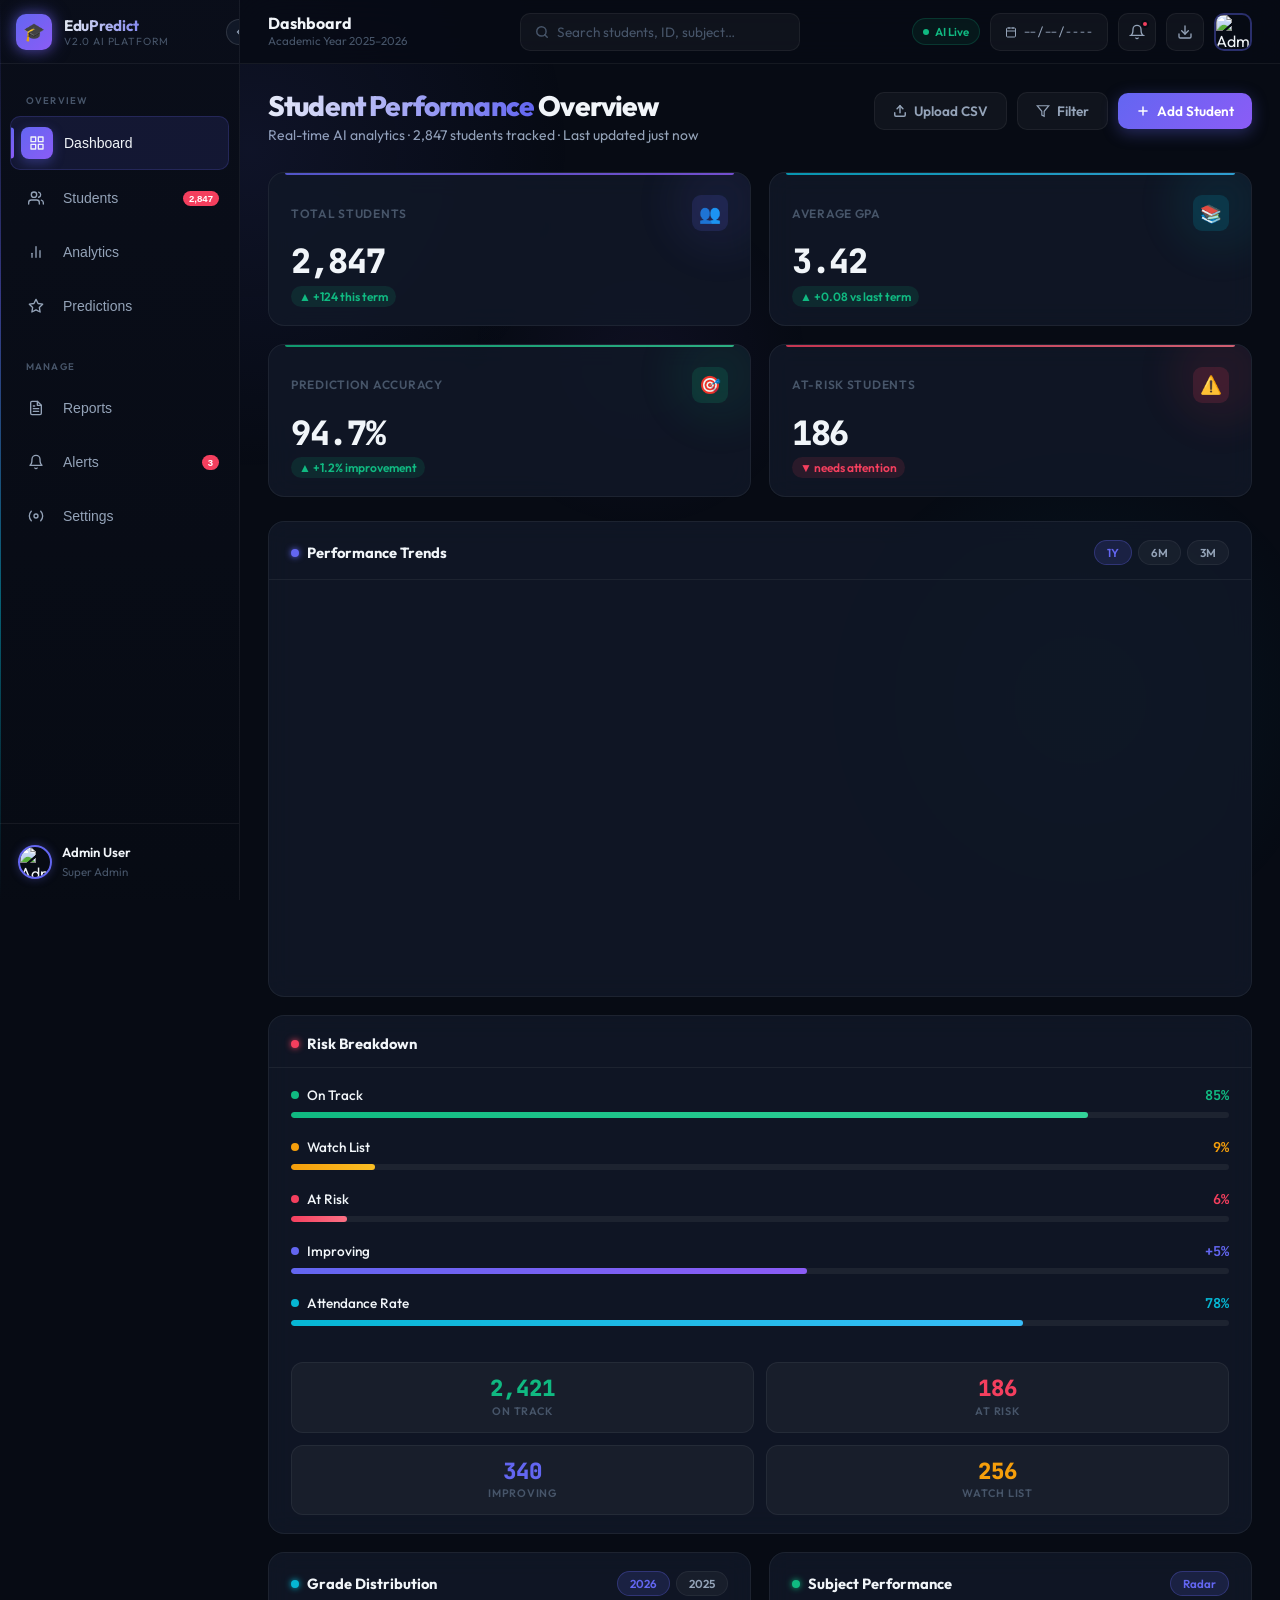
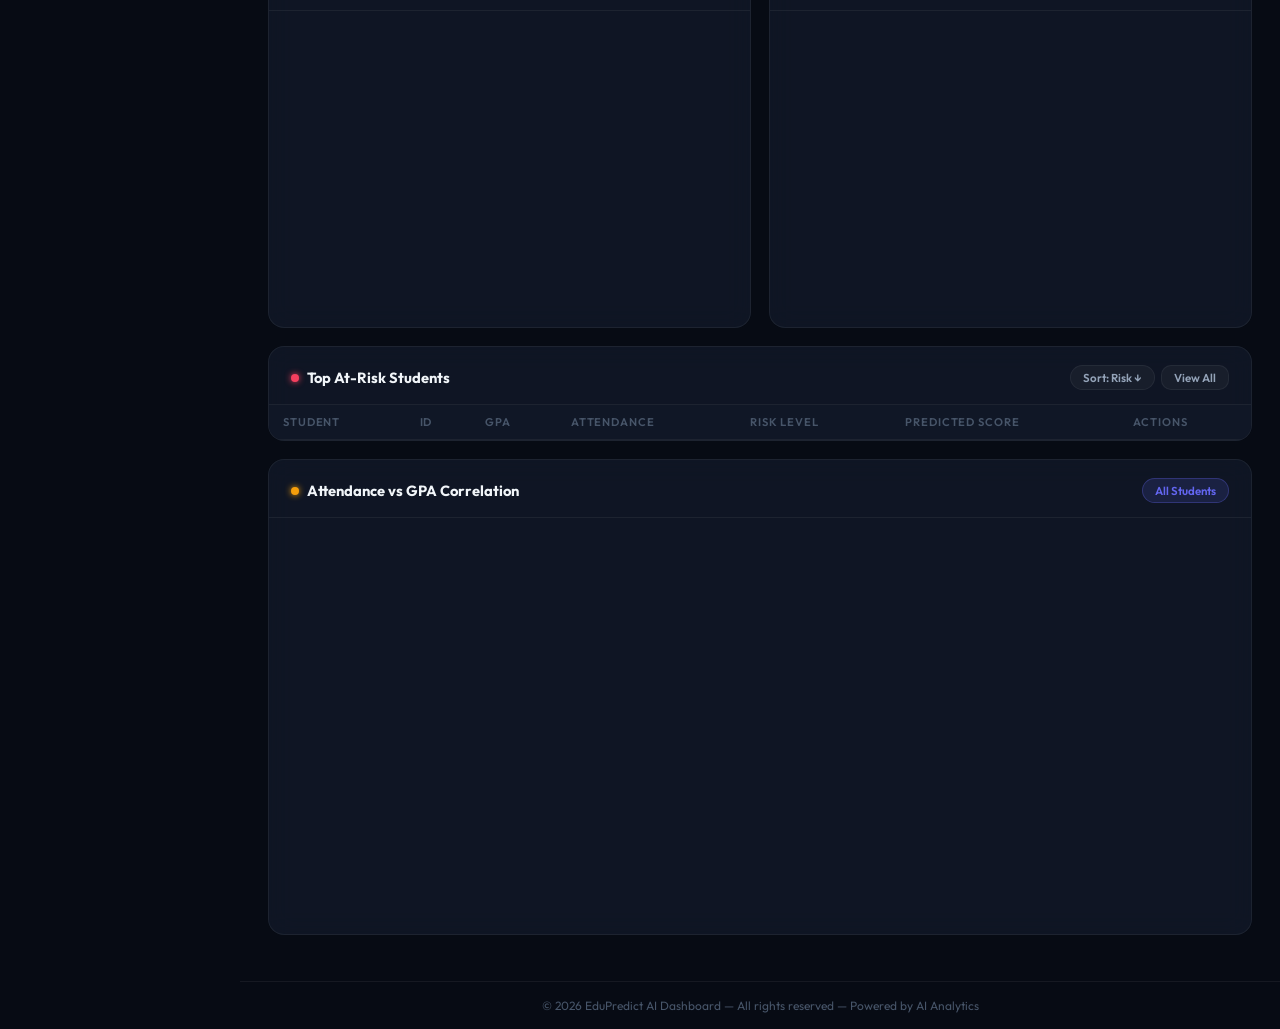
==== commit 269e30aa: "feat: implement user authentication system and expand dashboard functionality with dataset upload an" ====
--- a/index.html
+++ b/index.html
@@ -240,6 +240,15 @@
                     <p>Real-time AI analytics · 2,847 students tracked · Last updated just now</p>
                 </div>
                 <div class="hero-actions">
+                    <input type="file" id="uploadDatasetInput" accept=".csv" style="display: none;">
+                    <button class="btn btn-ghost" id="uploadDatasetBtn">
+                        <svg width="14" height="14" viewBox="0 0 24 24" fill="none" stroke="currentColor" stroke-width="2.5" stroke-linecap="round" aria-hidden="true">
+                            <path d="M21 15v4a2 2 0 0 1-2 2H5a2 2 0 0 1-2-2v-4"></path>
+                            <polyline points="17 8 12 3 7 8"></polyline>
+                            <line x1="12" y1="3" x2="12" y2="15"></line>
+                        </svg>
+                        Upload CSV
+                    </button>
                     <button class="btn btn-ghost" id="filterBtn">
                         <svg width="14" height="14" viewBox="0 0 24 24" fill="none" stroke="currentColor" stroke-width="2" stroke-linecap="round" aria-hidden="true">
                             <polygon points="22 3 2 3 10 12.46 10 19 14 21 14 12.46 22 3"></polygon>
@@ -548,6 +557,24 @@
         </div>
     </dialog>
 
+    <!-- View Student Modal -->
+    <dialog id="viewStudentModal" class="modal">
+        <div class="modal-content">
+            <div class="modal-header">
+                <h3>Student Details</h3>
+                <button class="modal-close" id="closeViewModalBtn" aria-label="Close modal">&times;</button>
+            </div>
+            <div class="modal-body">
+                <div class="form-grid" id="viewStudentDetails">
+                    <!-- Populated by JS -->
+                </div>
+            </div>
+            <div class="modal-footer">
+                <button class="btn btn-primary" id="doneViewModalBtn">Done</button>
+            </div>
+        </div>
+    </dialog>
+
     <script src="https://cdn.jsdelivr.net/npm/chart.js@4.4.2/dist/chart.umd.min.js"></script>
     <script src="app.js"></script>
 </body>
--- a/style.css
+++ b/style.css
@@ -1203,4 +1203,12 @@
     .page { padding: 16px; }
     .search-wrap { display: none; }
     .date-chip { display: none; }
-}
+    .page-hero { flex-direction: column; align-items: flex-start; }
+    .hero-actions { width: 100%; flex-wrap: wrap; justify-content: flex-start; }
+    .btn { flex: 1 1 auto; justify-content: center; }
+}
+@media (max-width: 480px) {
+    .mini-stats { grid-template-columns: 1fr; }
+    .topbar-actions .icon-btn { display: none; }
+    .card-actions { flex-wrap: wrap; }
+}
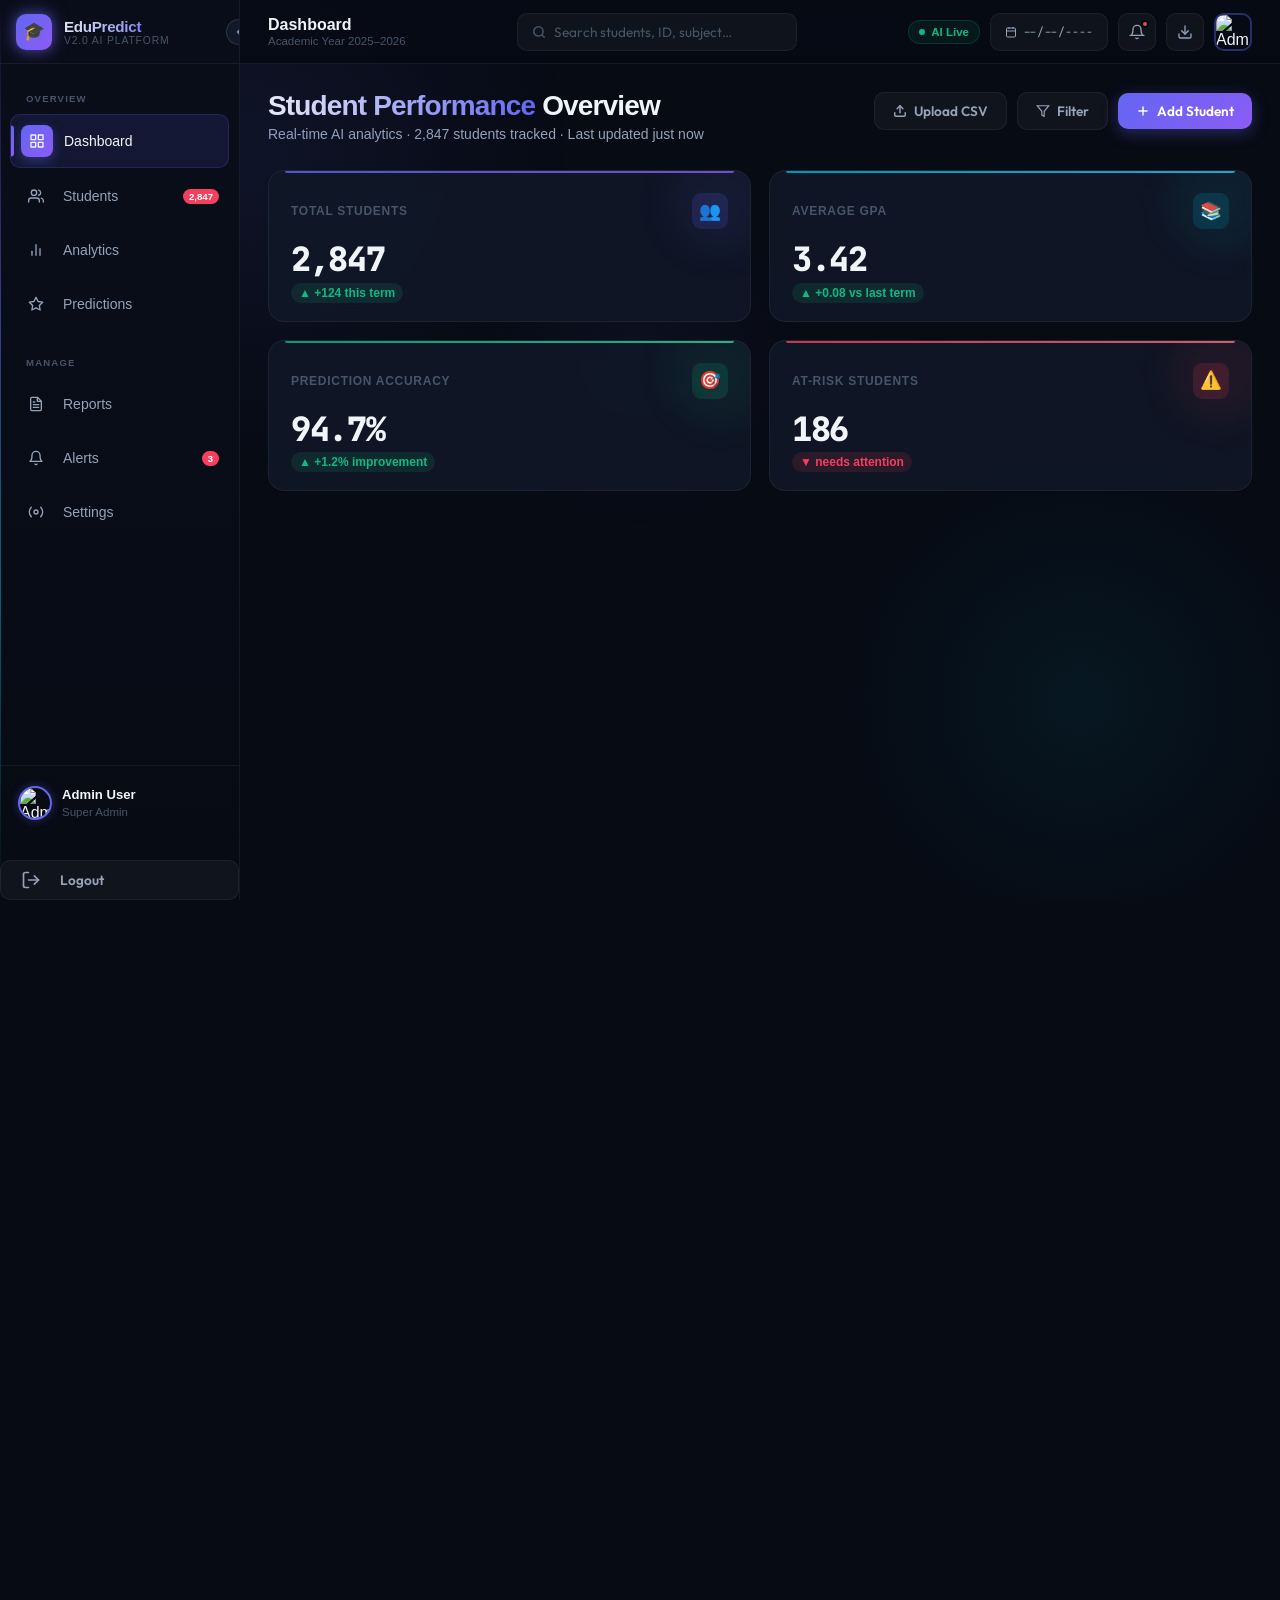
==== commit 7ead1fd6: "feat: add authentication check and implement logout functionality with smooth section navigation" ====
--- a/index.html
+++ b/index.html
@@ -161,6 +161,17 @@
                     <span>Super Admin</span>
                 </div>
             </div>
+        </div>
+        
+        <div style="margin-top: auto; padding-top: 20px;">
+            <button class="btn btn-ghost" id="logoutBtn" style="width: 100%; justify-content: flex-start; color: var(--text-2);">
+                <svg width="20" height="20" viewBox="0 0 24 24" fill="none" stroke="currentColor" stroke-width="2" stroke-linecap="round" aria-hidden="true" style="margin-right: 12px; margin-left: 2px;">
+                    <path d="M9 21H5a2 2 0 0 1-2-2V5a2 2 0 0 1 2-2h4"></path>
+                    <polyline points="16 17 21 12 16 7"></polyline>
+                    <line x1="21" y1="12" x2="9" y2="12"></line>
+                </svg>
+                Logout
+            </button>
         </div>
     </aside>
 
@@ -265,7 +276,7 @@
             </div>
 
             <!-- KPI Row -->
-            <div class="kpi-row" id="kpiRow">
+            <section id="kpi-section" class="kpi-row" style="margin-top: 20px;">
 
                 <div class="kpi kpi-indigo" id="kpi-total">
                     <div class="kpi-glow" aria-hidden="true"></div>
--- a/style.css
+++ b/style.css
@@ -54,14 +54,16 @@
     box-sizing: border-box;
 }
 
-html { scroll-behavior: smooth; }
-
-body {
-    font-family: 'Outfit', sans-serif;
+html, body {
+    margin: 0;
+    padding: 0;
+    width: 100%;
+    height: 100vh;
+    font-family: 'Inter', sans-serif;
     background: var(--bg);
     color: var(--text-1);
-    overflow-x: hidden;
-    min-height: 100vh;
+    overflow: hidden; /* we manage scrolling inside the layout */
+    scroll-behavior: smooth;
 }
 
 /* ──────────── SCROLLBAR ──────────── */
